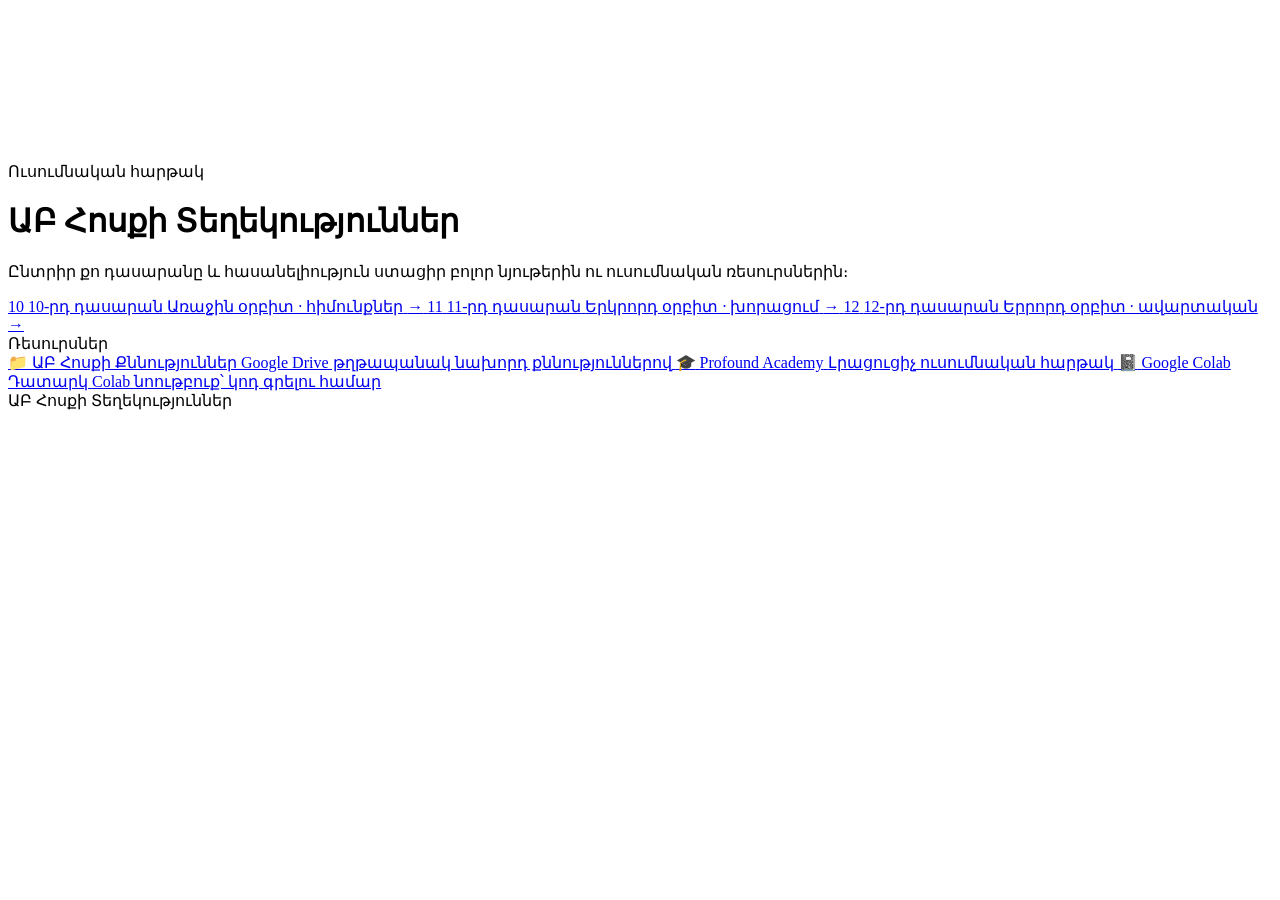
==== index.html @ 1eca4a83 "Add files via upload" ====
<!DOCTYPE html>
<html lang="hy">
<head>
<meta charset="UTF-8">
<meta name="viewport" content="width=device-width, initial-scale=1.0">
<title>ԱԲ Հոսք · Ուսումնական Կայք</title>
<link rel="stylesheet" href="style.css">
</head>
<body>
<canvas id="stars-canvas"></canvas>

<div class="content">

  <header class="site">
    <div class="eyebrow">Ուսումնական հարթակ</div>
    <h1>ԱԲ Հոսքի Տեղեկություններ</h1>
    <p class="sub">Ընտրիր քո դասարանը և հասանելիություն ստացիր բոլոր նյութերին ու ուսումնական ռեսուրսներին։</p>
  </header>

  <nav class="orbits" aria-label="Դասարանների ընտրություն">
    <a class="orbit-btn" style="--accent: var(--teal)" href="Class10.html">
      <span class="orbit-ring">10</span>
      <span class="orbit-label">
        <span class="t">10-րդ դասարան</span>
        <span class="d">Առաջին օրբիտ · հիմունքներ</span>
      </span>
      <span class="orbit-arrow">→</span>
    </a>

    <a class="orbit-btn" style="--accent: var(--violet)" href="Class11.html">
      <span class="orbit-ring">11</span>
      <span class="orbit-label">
        <span class="t">11-րդ դասարան</span>
        <span class="d">Երկրորդ օրբիտ · խորացում</span>
      </span>
      <span class="orbit-arrow">→</span>
    </a>

    <a class="orbit-btn" style="--accent: var(--gold)" href="Class12.html">
      <span class="orbit-ring">12</span>
      <span class="orbit-label">
        <span class="t">12-րդ դասարան</span>
        <span class="d">Երրորդ օրբիտ · ավարտական</span>
      </span>
      <span class="orbit-arrow">→</span>
    </a>
  </nav>

  <div class="section-divider">
    <span class="line"></span>
    <span>Ռեսուրսներ</span>
    <span class="line"></span>
  </div>

  <div class="resources">
    <a class="res-btn" style="--accent: var(--teal)" href="https://drive.google.com/drive/folders/1IYR-PTMZjx_X45XJBED2SkKyZxXy_4lW" target="_blank" rel="noopener">
      <span class="icon">📁</span>
      <span class="t">ԱԲ Հոսքի Քննություններ</span>
      <span class="d">Google Drive թղթապանակ նախորդ քննություններով</span>
    </a>

    <a class="res-btn" style="--accent: var(--gold)" href="https://profound.academy/" target="_blank" rel="noopener">
      <span class="icon">🎓</span>
      <span class="t">Profound Academy</span>
      <span class="d">Լրացուցիչ ուսումնական հարթակ</span>
    </a>

    <a class="res-btn" style="--accent: var(--violet)" href="https://colab.research.google.com/#create=true" target="_blank" rel="noopener">
      <span class="icon">📓</span>
      <span class="t">Google Colab</span>
      <span class="d">Դատարկ Colab նոութբուք՝ կոդ գրելու համար</span>
    </a>
  </div>

</div>

<footer class="site">ԱԲ Հոսքի Տեղեկություններ</footer>

<script src="stars.js"></script>
</body>
</html>
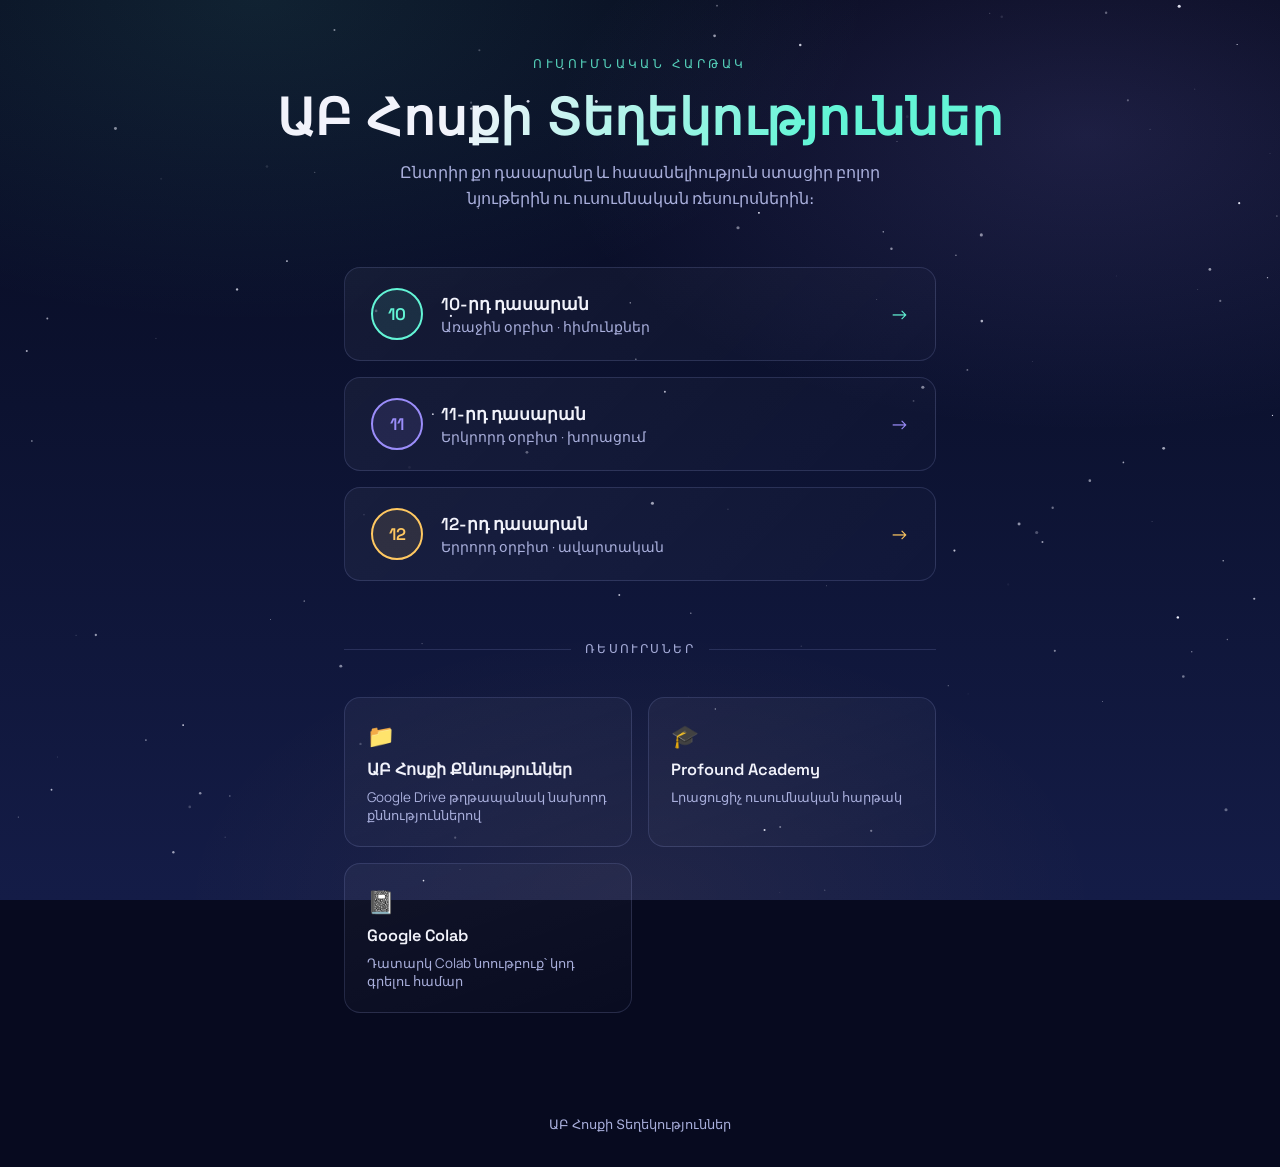
==== commit ceabb61f: "Add files via upload" ====
--- a/index.html
+++ b/index.html
@@ -3,6 +3,15 @@
 <head>
 <meta charset="UTF-8">
 <meta name="viewport" content="width=device-width, initial-scale=1.0">
+<link rel="manifest" href="manifest.json">
+<meta name="theme-color" content="#070a1f">
+<link rel="icon" href="favicon.ico" sizes="any">
+<link rel="icon" type="image/png" sizes="32x32" href="icon-32.png">
+<link rel="icon" type="image/png" sizes="192x192" href="icon-192.png">
+<link rel="apple-touch-icon" href="icon-180.png">
+<meta name="apple-mobile-web-app-capable" content="yes">
+<meta name="apple-mobile-web-app-status-bar-style" content="black-translucent">
+<meta name="apple-mobile-web-app-title" content="ԱԲ Հոսք">
 <title>ԱԲ Հոսք · Ուսումնական Կայք</title>
 <link rel="stylesheet" href="style.css">
 </head>
@@ -77,5 +86,12 @@
 <footer class="site">ԱԲ Հոսքի Տեղեկություններ</footer>
 
 <script src="stars.js"></script>
+<script>
+if ('serviceWorker' in navigator) {
+  window.addEventListener('load', () => {
+    navigator.serviceWorker.register('sw.js').catch(() => {});
+  });
+}
+</script>
 </body>
 </html>
--- a/style.css
+++ b/style.css
@@ -0,0 +1,408 @@
+@import url('https://fonts.googleapis.com/css2?family=Space+Grotesk:wght@400;500;600;700&family=Manrope:wght@400;500;600;700&family=JetBrains+Mono:wght@400;500;600&display=swap');
+
+:root{
+  --bg-0:#070a1f;
+  --bg-1:#0c1230;
+  --bg-2:#141c47;
+  --teal:#63f5d6;
+  --gold:#ffc861;
+  --violet:#9b8dfa;
+  --text-0:#f2f3fb;
+  --text-1:#aab0dd;
+  --line: rgba(154,164,232,0.18);
+}
+
+*{box-sizing:border-box;}
+
+html,body{
+  margin:0;
+  padding:0;
+  min-height:100%;
+  background:var(--bg-0);
+  color:var(--text-0);
+  font-family:'Manrope', sans-serif;
+  overflow-x:hidden;
+}
+
+body{
+  display:flex;
+  flex-direction:column;
+  min-height:100vh;
+  position:relative;
+}
+
+/* ---------- starfield ---------- */
+#stars-canvas{
+  position:fixed;
+  inset:0;
+  width:100%;
+  height:100%;
+  z-index:0;
+  background:
+    radial-gradient(ellipse 80% 60% at 20% 0%, rgba(99,245,214,0.10), transparent 60%),
+    radial-gradient(ellipse 70% 55% at 85% 15%, rgba(155,141,250,0.14), transparent 60%),
+    radial-gradient(ellipse 60% 50% at 50% 100%, rgba(255,200,97,0.06), transparent 60%),
+    linear-gradient(180deg, var(--bg-0) 0%, var(--bg-1) 45%, var(--bg-2) 100%);
+}
+
+/* ---------- nature background (dusk forest) ---------- */
+#stars-canvas.nature-bg{
+  background:
+    radial-gradient(ellipse 70% 45% at 25% 5%, rgba(255,200,97,0.10), transparent 60%),
+    radial-gradient(ellipse 60% 45% at 90% 10%, rgba(99,245,214,0.10), transparent 60%),
+    linear-gradient(180deg, #071810 0%, #0a2417 45%, #123422 100%);
+}
+
+.content{
+  position:relative;
+  z-index:1;
+  flex:1;
+  display:flex;
+  flex-direction:column;
+  align-items:center;
+  width:100%;
+}
+
+/* ---------- typography ---------- */
+h1,h2,h3,.display{
+  font-family:'Space Grotesk', sans-serif;
+  letter-spacing:0.01em;
+}
+
+.eyebrow{
+  font-family:'Space Grotesk', sans-serif;
+  font-size:0.78rem;
+  letter-spacing:0.28em;
+  text-transform:uppercase;
+  color:var(--teal);
+  opacity:0.85;
+}
+
+a{color:inherit;}
+
+/* ---------- nav / header ---------- */
+header.site{
+  width:100%;
+  max-width:920px;
+  margin:0 auto;
+  padding:56px 24px 8px;
+  text-align:center;
+}
+
+header.site h1{
+  font-size:clamp(2rem, 5vw, 3.1rem);
+  margin:14px 0 10px;
+  background:linear-gradient(120deg, var(--text-0) 30%, var(--teal) 70%);
+  -webkit-background-clip:text;
+  background-clip:text;
+  color:transparent;
+}
+
+header.site p.sub{
+  color:var(--text-1);
+  font-size:1.02rem;
+  max-width:560px;
+  margin:0 auto;
+  line-height:1.6;
+}
+
+/* ---------- orbit buttons (class picker) ---------- */
+.orbits{
+  width:100%;
+  max-width:640px;
+  margin:48px auto 8px;
+  padding:0 24px;
+  display:flex;
+  flex-direction:column;
+  gap:16px;
+}
+
+.orbit-btn{
+  --accent: var(--teal);
+  position:relative;
+  display:flex;
+  align-items:center;
+  gap:18px;
+  width:100%;
+  padding:20px 26px;
+  border-radius:16px;
+  background:linear-gradient(135deg, rgba(255,255,255,0.045), rgba(255,255,255,0.01));
+  border:1px solid var(--line);
+  text-decoration:none;
+  color:var(--text-0);
+  cursor:pointer;
+  transition:transform .25s ease, border-color .25s ease, box-shadow .25s ease, background .25s ease;
+  overflow:hidden;
+}
+
+.orbit-btn::before{
+  content:"";
+  position:absolute;
+  inset:0;
+  background:radial-gradient(120px 80px at 0% 50%, color-mix(in srgb, var(--accent) 22%, transparent), transparent 70%);
+  opacity:0;
+  transition:opacity .3s ease;
+}
+
+.orbit-btn:hover{
+  transform:translateX(6px);
+  border-color:color-mix(in srgb, var(--accent) 55%, var(--line));
+  box-shadow:0 8px 30px -12px color-mix(in srgb, var(--accent) 55%, transparent);
+}
+.orbit-btn:hover::before{opacity:1;}
+
+.orbit-ring{
+  flex:0 0 auto;
+  width:52px;
+  height:52px;
+  border-radius:50%;
+  border:2px solid var(--accent);
+  display:flex;
+  align-items:center;
+  justify-content:center;
+  font-family:'Space Grotesk', sans-serif;
+  font-weight:600;
+  font-size:1.05rem;
+  color:var(--accent);
+  background:color-mix(in srgb, var(--accent) 10%, transparent);
+  position:relative;
+  z-index:1;
+}
+
+.orbit-label{
+  position:relative;
+  z-index:1;
+  display:flex;
+  flex-direction:column;
+  gap:2px;
+  text-align:left;
+}
+
+.orbit-label .t{
+  font-family:'Space Grotesk', sans-serif;
+  font-weight:600;
+  font-size:1.08rem;
+}
+.orbit-label .d{
+  font-size:0.86rem;
+  color:var(--text-1);
+}
+
+.orbit-arrow{
+  margin-inline-start:auto;
+  position:relative;
+  z-index:1;
+  color:var(--accent);
+  font-size:1.2rem;
+  transition:transform .25s ease;
+}
+.orbit-btn:hover .orbit-arrow{transform:translateX(4px);}
+
+/* ---------- divider ---------- */
+.section-divider{
+  width:100%;
+  max-width:640px;
+  margin:52px auto 0;
+  padding:0 24px;
+  display:flex;
+  align-items:center;
+  gap:14px;
+  color:var(--text-1);
+}
+.section-divider .line{flex:1;height:1px;background:var(--line);}
+.section-divider span{
+  font-family:'Space Grotesk', sans-serif;
+  font-size:0.78rem;
+  letter-spacing:0.2em;
+  text-transform:uppercase;
+}
+
+/* ---------- resource buttons ---------- */
+.resources{
+  width:100%;
+  max-width:640px;
+  margin:40px auto 0;
+  padding:0 24px 80px;
+  display:grid;
+  grid-template-columns:1fr 1fr;
+  gap:16px;
+}
+@media (max-width:560px){
+  .resources{grid-template-columns:1fr;}
+}
+
+.res-btn{
+  --accent: var(--gold);
+  display:flex;
+  flex-direction:column;
+  gap:8px;
+  padding:22px;
+  border-radius:16px;
+  text-decoration:none;
+  color:var(--text-0);
+  border:1px solid var(--line);
+  background:linear-gradient(160deg, rgba(255,255,255,0.045), rgba(255,255,255,0.01));
+  transition:transform .25s ease, border-color .25s ease, box-shadow .25s ease;
+}
+.res-btn:hover{
+  transform:translateY(-3px);
+  border-color:color-mix(in srgb, var(--accent) 55%, var(--line));
+  box-shadow:0 10px 30px -14px color-mix(in srgb, var(--accent) 55%, transparent);
+}
+.res-btn .icon{
+  font-size:1.4rem;
+  color:var(--accent);
+}
+.res-btn .t{
+  font-family:'Space Grotesk', sans-serif;
+  font-weight:600;
+  font-size:1.02rem;
+}
+.res-btn .d{
+  font-size:0.84rem;
+  color:var(--text-1);
+}
+
+/* ---------- footer ---------- */
+footer.site{
+  text-align:center;
+  padding:22px 24px 34px;
+  color:var(--text-1);
+  font-size:0.8rem;
+  position:relative;
+  z-index:1;
+}
+
+/* ---------- class page ---------- */
+.class-hero{
+  width:100%;
+  max-width:760px;
+  margin:0 auto;
+  padding:64px 24px 40px;
+  text-align:center;
+}
+.back-link{
+  display:inline-flex;
+  align-items:center;
+  gap:8px;
+  color:var(--text-1);
+  text-decoration:none;
+  font-size:0.88rem;
+  margin-bottom:26px;
+  transition:color .2s ease;
+}
+.back-link:hover{color:var(--teal);}
+
+.class-body{
+  width:100%;
+  max-width:760px;
+  margin:0 auto;
+  padding:0 24px 80px;
+}
+.class-card{
+  border:1px solid var(--line);
+  border-radius:18px;
+  padding:34px;
+  background:linear-gradient(160deg, rgba(255,255,255,0.04), rgba(255,255,255,0.01));
+  color:var(--text-1);
+  line-height:1.75;
+}
+
+/* ---------- subject hero (Հանրահաշիվ / Python / ԱԲ pages) ---------- */
+.subject-hero{
+  width:100%;
+  max-width:760px;
+  margin:0 auto;
+  padding:64px 24px 12px;
+  text-align:center;
+}
+.subject-hero .icon{
+  font-size:2.4rem;
+  margin-bottom:6px;
+  display:block;
+}
+.subject-hero h1{
+  font-size:clamp(1.9rem, 4.5vw, 2.7rem);
+  margin:10px 0 8px;
+}
+.subject-hero p{
+  color:var(--text-1);
+  max-width:520px;
+  margin:0 auto;
+  line-height:1.6;
+}
+
+/* ---------- materials grid ---------- */
+.materials{
+  width:100%;
+  max-width:760px;
+  margin:36px auto 0;
+  padding:0 24px 90px;
+  display:grid;
+  grid-template-columns:1fr 1fr;
+  gap:16px;
+}
+@media (max-width:600px){
+  .materials{grid-template-columns:1fr;}
+}
+
+.material-card{
+  --accent: var(--teal);
+  display:flex;
+  flex-direction:column;
+  gap:10px;
+  padding:22px;
+  border-radius:16px;
+  text-decoration:none;
+  color:var(--text-0);
+  border:1px solid var(--line);
+  background:linear-gradient(160deg, rgba(255,255,255,0.045), rgba(255,255,255,0.01));
+  transition:transform .25s ease, border-color .25s ease, box-shadow .25s ease;
+}
+.material-card:hover{
+  transform:translateY(-3px);
+  border-color:color-mix(in srgb, var(--accent) 55%, var(--line));
+  box-shadow:0 10px 30px -14px color-mix(in srgb, var(--accent) 55%, transparent);
+}
+.material-card .row{
+  display:flex;
+  align-items:center;
+  gap:10px;
+}
+.material-card .icon{
+  font-size:1.3rem;
+  color:var(--accent);
+}
+.material-card .badge{
+  margin-inline-start:auto;
+  font-family:'JetBrains Mono', monospace;
+  font-size:0.68rem;
+  letter-spacing:0.05em;
+  text-transform:uppercase;
+  color:var(--accent);
+  border:1px solid color-mix(in srgb, var(--accent) 45%, var(--line));
+  border-radius:6px;
+  padding:2px 7px;
+}
+.material-card .t{
+  font-family:'Space Grotesk', sans-serif;
+  font-weight:600;
+  font-size:1rem;
+  line-height:1.4;
+}
+
+.empty-note{
+  grid-column:1 / -1;
+  border:1px dashed var(--line);
+  border-radius:16px;
+  padding:30px 26px;
+  color:var(--text-1);
+  text-align:center;
+  line-height:1.7;
+  font-size:0.94rem;
+}
+.empty-note b{color:var(--text-0);}
+
+@media (prefers-reduced-motion: reduce){
+  *{animation:none !important; transition:none !important;}
+}
